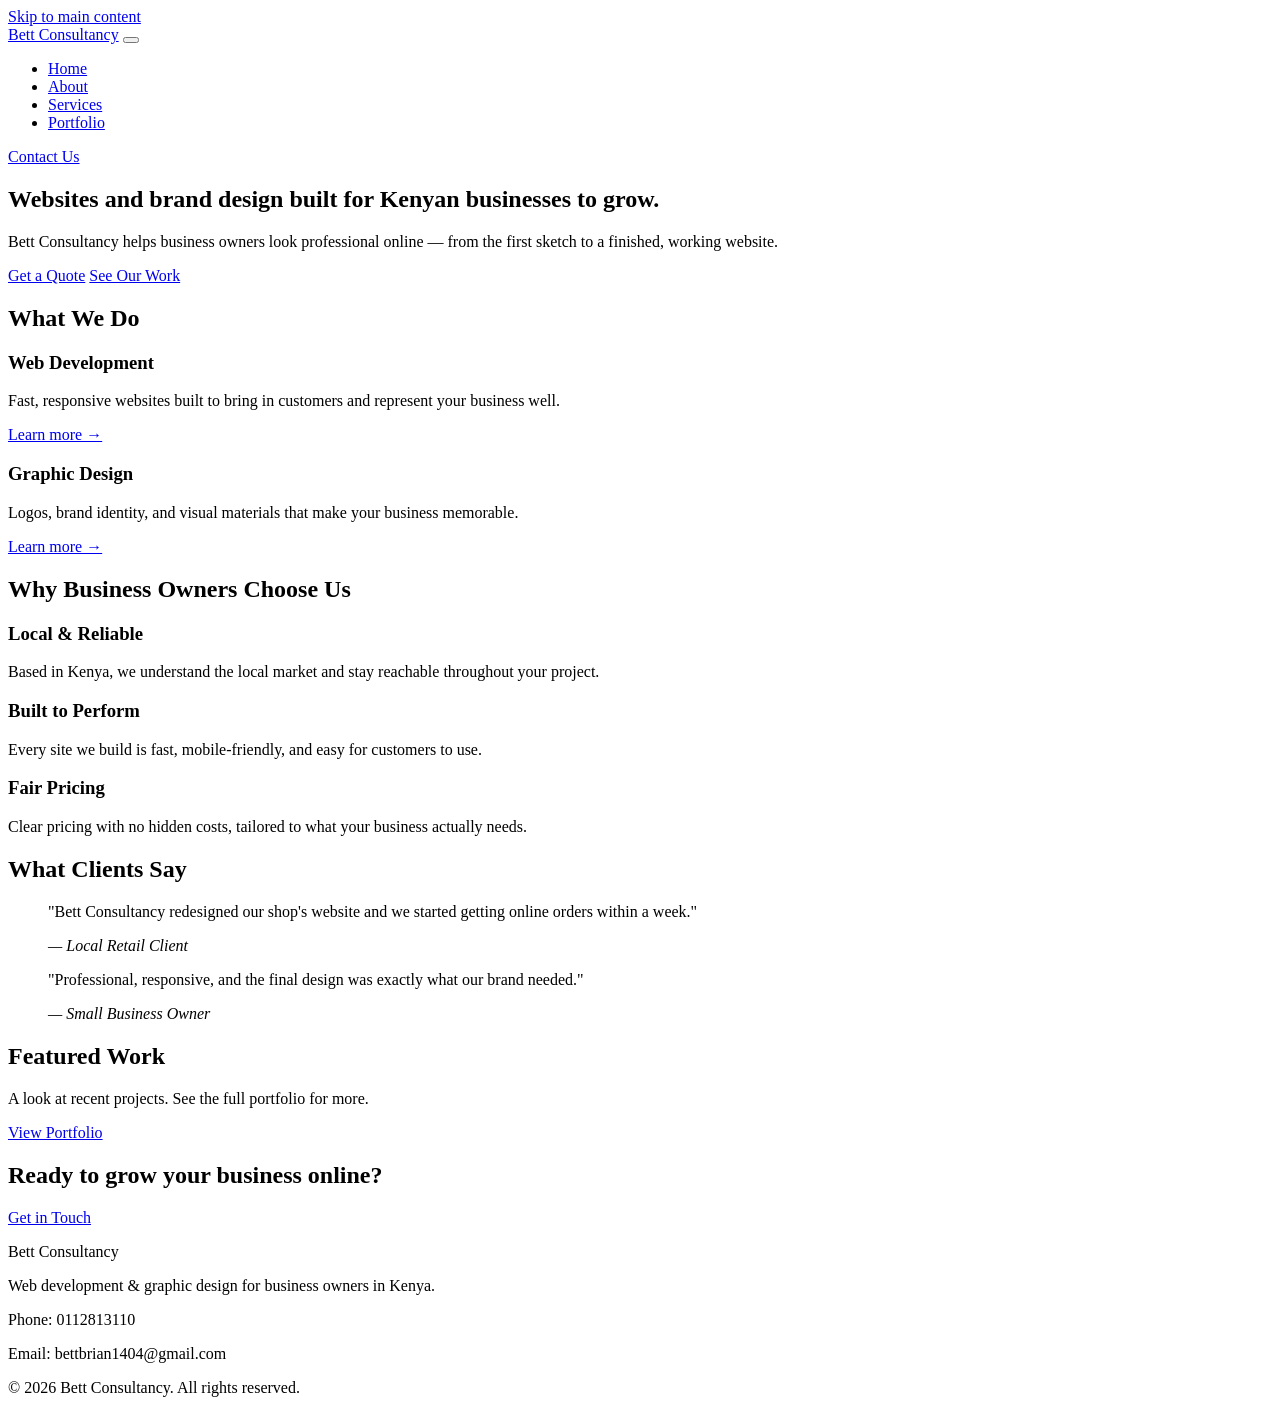
==== index.html @ b2bd0631 "Add files via upload" ====
<!DOCTYPE html>
<html lang="en">
<head>
  <meta charset="UTF-8">
  <meta name="viewport" content="width=device-width, initial-scale=1.0">
  <title>Bett Consultancy | Web Development & Graphic Design in Kenya</title>
  <meta name="description" content="Bett Consultancy builds websites and brand design for business owners in Kenya. Web development and graphic design, done right.">
  <meta property="og:title" content="Bett Consultancy | Web Development & Graphic Design in Kenya">
  <meta property="og:description" content="Websites and brand design built for Kenyan businesses to grow.">
  <meta property="og:type" content="website">
  <meta property="og:url" content="https://yourdomain.com/index.html">
  <link rel="icon" href="data:image/svg+xml,%3Csvg xmlns='http://www.w3.org/2000/svg' viewBox='0 0 64 64'%3E%3Crect width='64' height='64' rx='12' fill='%231B2A41'/%3E%3Ctext x='32' y='42' font-family='Poppins, sans-serif' font-weight='700' font-size='26' fill='%23D9A544' text-anchor='middle'%3EBC%3C/text%3E%3C/svg%3E" type="image/svg+xml">
  <link rel="preconnect" href="https://fonts.googleapis.com">
  <link href="https://fonts.googleapis.com/css2?family=Poppins:wght@600;700&family=Inter:wght@400;500;600&display=swap" rel="stylesheet">
  <link rel="stylesheet" href="css/style.css">
</head>
<body>
  <a href="#main" class="skip-link">Skip to main content</a>

  <header class="site-header">
    <div class="container header-inner">
      <a href="index.html" class="logo">Bett Consultancy</a>
      <button class="nav-toggle" id="navToggle" aria-label="Toggle navigation" aria-expanded="false">
        <span></span><span></span><span></span>
      </button>
      <nav class="main-nav" id="mainNav">
        <ul>
          <li><a href="index.html" class="active" aria-current="page">Home</a></li>
          <li><a href="about.html">About</a></li>
          <li><a href="services.html">Services</a></li>
          <li><a href="portfolio.html">Portfolio</a></li>
        </ul>
        <a href="contact.html" class="btn btn-primary">Contact Us</a>
      </nav>
    </div>
  </header>

  <main id="main">
    <!-- HERO -->
    <section class="hero">
      <div class="container hero-inner">
        <h1>Websites and brand design built for Kenyan businesses to grow.</h1>
        <p class="hero-sub">Bett Consultancy helps business owners look professional online — from the first sketch to a finished, working website.</p>
        <div class="hero-actions">
          <a href="contact.html" class="btn btn-primary">Get a Quote</a>
          <a href="portfolio.html" class="btn btn-outline">See Our Work</a>
        </div>
      </div>
    </section>

    <!-- SERVICES PREVIEW -->
    <section class="section services-preview">
      <div class="container">
        <h2>What We Do</h2>
        <div class="card-grid">
          <div class="card">
            <h3>Web Development</h3>
            <p>Fast, responsive websites built to bring in customers and represent your business well.</p>
            <a href="services.html">Learn more &rarr;</a>
          </div>
          <div class="card">
            <h3>Graphic Design</h3>
            <p>Logos, brand identity, and visual materials that make your business memorable.</p>
            <a href="services.html">Learn more &rarr;</a>
          </div>
        </div>
      </div>
    </section>

    <!-- WHY CHOOSE US -->
    <section class="section why-us">
      <div class="container">
        <h2>Why Business Owners Choose Us</h2>
        <div class="feature-grid">
          <div class="feature">
            <h3>Local & Reliable</h3>
            <p>Based in Kenya, we understand the local market and stay reachable throughout your project.</p>
          </div>
          <div class="feature">
            <h3>Built to Perform</h3>
            <p>Every site we build is fast, mobile-friendly, and easy for customers to use.</p>
          </div>
          <div class="feature">
            <h3>Fair Pricing</h3>
            <p>Clear pricing with no hidden costs, tailored to what your business actually needs.</p>
          </div>
        </div>
      </div>
    </section>

    <!-- TESTIMONIALS -->
    <section class="section testimonials">
      <div class="container">
        <h2>What Clients Say</h2>
        <div class="testimonial-grid">
          <blockquote class="testimonial">
            <p>"Bett Consultancy redesigned our shop's website and we started getting online orders within a week."</p>
            <cite>— Local Retail Client</cite>
          </blockquote>
          <blockquote class="testimonial">
            <p>"Professional, responsive, and the final design was exactly what our brand needed."</p>
            <cite>— Small Business Owner</cite>
          </blockquote>
        </div>
      </div>
    </section>

    <!-- FEATURED WORK -->
    <section class="section featured-work">
      <div class="container">
        <h2>Featured Work</h2>
        <p class="section-intro">A look at recent projects. See the full portfolio for more.</p>
        <a href="portfolio.html" class="btn btn-outline">View Portfolio</a>
      </div>
    </section>

    <!-- FINAL CTA -->
    <section class="cta-band">
      <div class="container">
        <h2>Ready to grow your business online?</h2>
        <a href="contact.html" class="btn btn-primary">Get in Touch</a>
      </div>
    </section>
  </main>

  <footer class="site-footer">
    <div class="container footer-inner">
      <div>
        <p class="logo">Bett Consultancy</p>
        <p>Web development &amp; graphic design for business owners in Kenya.</p>
      </div>
      <div class="footer-contact">
        <p>Phone: 0112813110</p>
        <p>Email: bettbrian1404@gmail.com</p>
      </div>
    </div>
    <p class="footer-bottom">&copy; 2026 Bett Consultancy. All rights reserved.</p>
  </footer>

  <script src="js/script.js" defer></script>
</body>
</html>
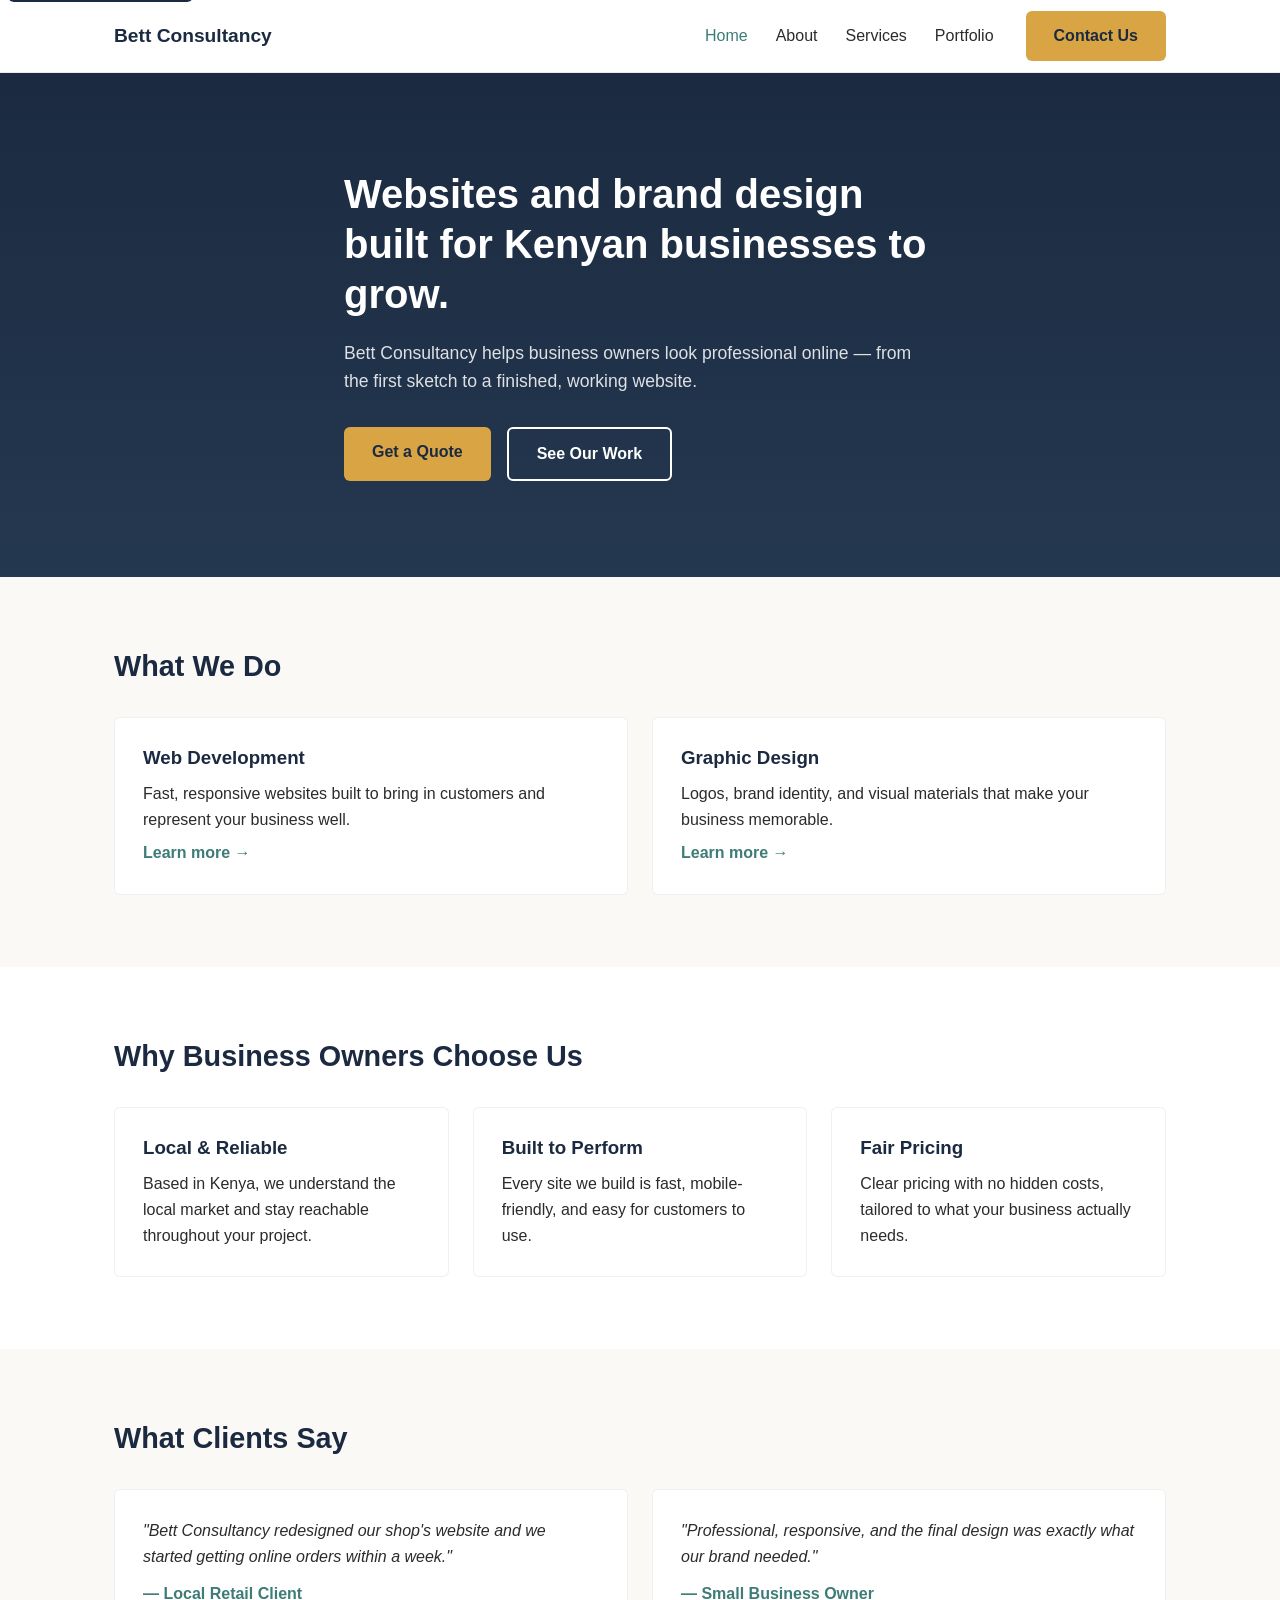
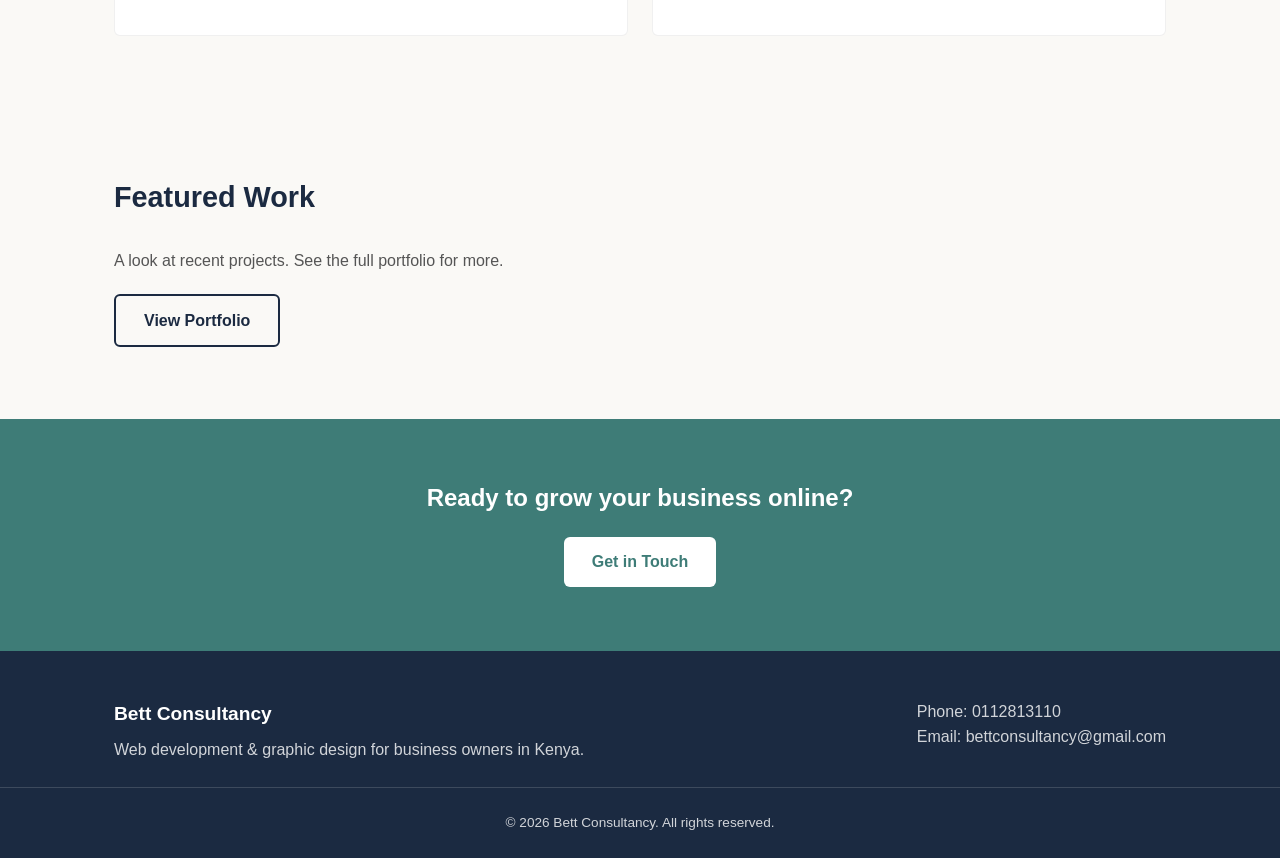
==== commit 208e8fb1: "Update index.html" ====
--- a/index.html
+++ b/index.html
@@ -131,7 +131,7 @@
       </div>
       <div class="footer-contact">
         <p>Phone: 0112813110</p>
-        <p>Email: bettbrian1404@gmail.com</p>
+        <p>Email: bettconsultancy@gmail.com</p>
       </div>
     </div>
     <p class="footer-bottom">&copy; 2026 Bett Consultancy. All rights reserved.</p>
--- a/css/style.css
+++ b/css/style.css
@@ -0,0 +1,527 @@
+/* ===== Design Tokens ===== */
+:root {
+  --color-navy: #1B2A41;
+  --color-gold: #D9A544;
+  --color-teal: #3E7C77;
+  --color-bg: #FAF9F6;
+  --color-text: #2B2B2B;
+  --color-white: #FFFFFF;
+
+  --font-heading: 'Poppins', sans-serif;
+  --font-body: 'Inter', sans-serif;
+
+  --max-width: 1100px;
+  --radius: 6px;
+}
+
+/* ===== Reset ===== */
+* { margin: 0; padding: 0; box-sizing: border-box; }
+
+body {
+  font-family: var(--font-body);
+  color: var(--color-text);
+  background: var(--color-bg);
+  line-height: 1.6;
+}
+
+h1, h2, h3 {
+  font-family: var(--font-heading);
+  color: var(--color-navy);
+  line-height: 1.25;
+}
+
+a { text-decoration: none; color: inherit; }
+
+/* ===== Accessibility: Skip Link ===== */
+.skip-link {
+  position: absolute;
+  top: -48px;
+  left: 8px;
+  background: var(--color-navy);
+  color: var(--color-white);
+  padding: 12px 20px;
+  border-radius: var(--radius);
+  z-index: 1000;
+  transition: top 0.15s ease;
+}
+.skip-link:focus { top: 8px; }
+
+ul { list-style: none; }
+img { max-width: 100%; display: block; }
+
+.container {
+  max-width: var(--max-width);
+  margin: 0 auto;
+  padding: 0 24px;
+}
+
+.section { padding: 72px 0; }
+.section h2 { font-size: 1.8rem; margin-bottom: 32px; }
+
+/* ===== Buttons ===== */
+.btn {
+  display: inline-block;
+  padding: 12px 28px;
+  border-radius: var(--radius);
+  font-weight: 600;
+  transition: transform 0.15s ease, box-shadow 0.15s ease;
+}
+.btn-primary {
+  background: var(--color-gold);
+  color: var(--color-navy);
+}
+.btn-primary:hover { transform: translateY(-2px); box-shadow: 0 4px 12px rgba(217,165,68,0.4); }
+
+.btn-outline {
+  border: 2px solid var(--color-navy);
+  color: var(--color-navy);
+}
+.btn-outline:hover { background: var(--color-navy); color: var(--color-white); }
+
+/* ===== Header / Nav ===== */
+.site-header {
+  background: var(--color-white);
+  border-bottom: 1px solid rgba(0,0,0,0.08);
+  position: sticky;
+  top: 0;
+  z-index: 100;
+}
+.header-inner {
+  display: flex;
+  align-items: center;
+  justify-content: space-between;
+  height: 72px;
+}
+.logo {
+  font-family: var(--font-heading);
+  font-weight: 700;
+  font-size: 1.2rem;
+  color: var(--color-navy);
+}
+.main-nav {
+  display: flex;
+  align-items: center;
+  gap: 32px;
+}
+.main-nav ul {
+  display: flex;
+  gap: 28px;
+}
+.main-nav a:not(.btn) {
+  font-weight: 500;
+  position: relative;
+}
+.main-nav a.active,
+.main-nav a:not(.btn):hover {
+  color: var(--color-teal);
+}
+
+.nav-toggle {
+  display: none;
+  flex-direction: column;
+  gap: 5px;
+  background: none;
+  border: none;
+  cursor: pointer;
+}
+.nav-toggle span {
+  width: 24px;
+  height: 2px;
+  background: var(--color-navy);
+}
+
+/* ===== Hero ===== */
+.hero {
+  background: linear-gradient(180deg, var(--color-navy) 0%, #24384f 100%);
+  color: var(--color-white);
+  padding: 96px 0;
+}
+.hero-inner { max-width: 640px; }
+.hero h1 {
+  color: var(--color-white);
+  font-size: 2.5rem;
+  margin-bottom: 20px;
+}
+.hero-sub {
+  font-size: 1.1rem;
+  color: rgba(255,255,255,0.85);
+  margin-bottom: 32px;
+}
+.hero-actions { display: flex; gap: 16px; flex-wrap: wrap; }
+.hero .btn-outline { border-color: var(--color-white); color: var(--color-white); }
+.hero .btn-outline:hover { background: var(--color-white); color: var(--color-navy); }
+
+/* ===== Grids ===== */
+.card-grid, .feature-grid, .testimonial-grid {
+  display: grid;
+  grid-template-columns: repeat(2, 1fr);
+  gap: 24px;
+}
+.feature-grid { grid-template-columns: repeat(3, 1fr); }
+
+.card, .feature, .testimonial {
+  background: var(--color-white);
+  padding: 28px;
+  border-radius: var(--radius);
+  border: 1px solid rgba(0,0,0,0.06);
+}
+.card h3, .feature h3 { margin-bottom: 12px; }
+.card a { color: var(--color-teal); font-weight: 600; display: inline-block; margin-top: 8px; }
+
+.testimonial p { font-style: italic; margin-bottom: 12px; }
+.testimonial cite { color: var(--color-teal); font-weight: 600; font-style: normal; }
+
+.why-us { background: var(--color-white); }
+
+.section-intro { margin-bottom: 20px; color: #555; }
+
+/* ===== CTA Band ===== */
+.cta-band {
+  background: var(--color-teal);
+  color: var(--color-white);
+  text-align: center;
+  padding: 64px 0;
+}
+.cta-band h2 { color: var(--color-white); margin-bottom: 24px; }
+.cta-band .btn-primary { background: var(--color-white); color: var(--color-teal); }
+
+/* ===== Footer ===== */
+.site-footer {
+  background: var(--color-navy);
+  color: rgba(255,255,255,0.8);
+  padding: 48px 0 24px;
+}
+.footer-inner {
+  display: flex;
+  justify-content: space-between;
+  flex-wrap: wrap;
+  gap: 24px;
+  margin-bottom: 24px;
+}
+.site-footer .logo { color: var(--color-white); margin-bottom: 8px; display: block; }
+.footer-bottom {
+  text-align: center;
+  font-size: 0.85rem;
+  padding-top: 24px;
+  border-top: 1px solid rgba(255,255,255,0.15);
+}
+
+/* ===== Inner Page Hero ===== */
+.page-hero {
+  background: var(--color-navy);
+  color: var(--color-white);
+  padding: 64px 0;
+}
+.page-hero h1 { color: var(--color-white); font-size: 2.1rem; margin-bottom: 12px; }
+.hero-sub-dark { color: rgba(255,255,255,0.85); max-width: 560px; }
+
+/* ===== About ===== */
+.about-story p { max-width: 720px; font-size: 1.05rem; }
+
+/* ===== Services ===== */
+.service-block {
+  display: flex;
+  justify-content: space-between;
+  gap: 32px;
+  padding: 32px 0;
+  border-bottom: 1px solid rgba(0,0,0,0.08);
+}
+.service-block:last-child { border-bottom: none; }
+.service-text { flex: 2; }
+.service-text h2 { margin-bottom: 12px; }
+.service-list { margin-top: 16px; }
+.service-list li {
+  padding-left: 22px;
+  position: relative;
+  margin-bottom: 8px;
+}
+.service-list li::before {
+  content: "";
+  position: absolute;
+  left: 0;
+  top: 10px;
+  width: 8px;
+  height: 8px;
+  background: var(--color-gold);
+  border-radius: 50%;
+}
+.service-price {
+  flex: 1;
+  background: var(--color-white);
+  border: 1px solid rgba(0,0,0,0.08);
+  border-radius: var(--radius);
+  padding: 24px;
+  text-align: center;
+  align-self: flex-start;
+}
+.price-label { color: #666; font-size: 0.9rem; }
+.price { font-family: var(--font-heading); font-size: 1.6rem; color: var(--color-navy); margin: 4px 0 16px; }
+
+/* ===== Portfolio ===== */
+.filter-bar { display: flex; gap: 12px; margin-bottom: 32px; flex-wrap: wrap; }
+.filter-btn {
+  padding: 8px 18px;
+  border-radius: 999px;
+  border: 1px solid rgba(0,0,0,0.15);
+  background: var(--color-white);
+  cursor: pointer;
+  font-weight: 500;
+  font-family: var(--font-body);
+}
+.filter-btn.active, .filter-btn:hover {
+  background: var(--color-navy);
+  color: var(--color-white);
+  border-color: var(--color-navy);
+}
+.portfolio-grid {
+  display: grid;
+  grid-template-columns: repeat(3, 1fr);
+  gap: 24px;
+}
+.portfolio-item {
+  background: var(--color-white);
+  border-radius: var(--radius);
+  border: 1px solid rgba(0,0,0,0.06);
+  overflow: hidden;
+}
+.portfolio-thumb {
+  background: var(--color-teal);
+  color: var(--color-white);
+  height: 140px;
+  display: flex;
+  align-items: center;
+  justify-content: center;
+  font-weight: 600;
+}
+.portfolio-item h3, .portfolio-item p { padding: 0 18px; }
+.portfolio-item h3 { margin-top: 16px; }
+.portfolio-item p { padding-bottom: 18px; color: #555; }
+.portfolio-item.hidden { display: none; }
+
+/* ===== Contact ===== */
+.contact-grid {
+  display: grid;
+  grid-template-columns: 1fr 1.3fr;
+  gap: 48px;
+}
+.contact-info p { margin-bottom: 10px; }
+.contact-info a { color: var(--color-teal); font-weight: 600; }
+.btn-whatsapp {
+  background: #25D366;
+  color: var(--color-white);
+  margin: 16px 0;
+}
+.social-links { display: flex; gap: 16px; margin-top: 20px; }
+.social-links a { font-weight: 600; color: var(--color-navy); }
+
+.contact-form { background: var(--color-white); padding: 28px; border-radius: var(--radius); border: 1px solid rgba(0,0,0,0.06); }
+.form-group { margin-bottom: 18px; }
+.form-group label { display: block; font-weight: 600; margin-bottom: 6px; }
+.form-group input, .form-group textarea {
+  width: 100%;
+  padding: 10px 12px;
+  border: 1px solid rgba(0,0,0,0.2);
+  border-radius: var(--radius);
+  font-family: var(--font-body);
+  font-size: 1rem;
+}
+.form-group input:focus, .form-group textarea:focus {
+  outline: 2px solid var(--color-teal);
+  outline-offset: 1px;
+}
+.form-group.invalid input, .form-group.invalid textarea { border-color: #c0392b; }
+.error-msg { color: #c0392b; font-size: 0.85rem; display: block; margin-top: 4px; min-height: 18px; }
+.form-status { margin-top: 12px; font-weight: 600; }
+
+/* ===== Inner Page Hero ===== */
+.page-hero {
+  background: var(--color-navy);
+  color: var(--color-white);
+  padding: 64px 0;
+}
+.page-hero h1 { color: var(--color-white); margin-bottom: 12px; }
+.hero-sub-dark { color: rgba(255,255,255,0.85); max-width: 560px; }
+
+.container.narrow { max-width: 700px; }
+
+/* ===== About page ===== */
+.mission-grid {
+  display: grid;
+  grid-template-columns: repeat(3, 1fr);
+  gap: 24px;
+}
+.team-grid {
+  display: grid;
+  grid-template-columns: repeat(2, 1fr);
+  gap: 24px;
+}
+.team-member {
+  background: var(--color-white);
+  border-radius: var(--radius);
+  border: 1px solid rgba(0,0,0,0.06);
+  padding: 24px;
+  text-align: center;
+}
+.team-photo {
+  width: 96px;
+  height: 96px;
+  border-radius: 50%;
+  background: linear-gradient(135deg, var(--color-teal), var(--color-navy));
+  color: var(--color-white);
+  display: flex;
+  align-items: center;
+  justify-content: center;
+  margin: 0 auto 16px;
+  font-size: 0.85rem;
+}
+.team-role { color: #666; font-size: 0.9rem; }
+
+/* ===== Services page ===== */
+.service-block {
+  display: grid;
+  grid-template-columns: 2fr 1fr;
+  gap: 32px;
+  background: var(--color-white);
+  padding: 32px;
+  border-radius: var(--radius);
+  border: 1px solid rgba(0,0,0,0.06);
+  margin-bottom: 24px;
+  align-items: center;
+}
+.service-list { margin-top: 16px; }
+.service-list li { padding: 4px 0; padding-left: 20px; position: relative; }
+.service-list li::before {
+  content: "✓";
+  position: absolute;
+  left: 0;
+  color: var(--color-teal);
+}
+.service-price {
+  text-align: center;
+  border-left: 1px solid rgba(0,0,0,0.08);
+  padding-left: 32px;
+}
+.price-label { font-size: 0.85rem; color: #777; }
+.price { font-family: var(--font-heading); font-size: 1.6rem; color: var(--color-navy); margin: 4px 0 16px; }
+
+/* ===== Portfolio page ===== */
+.filter-bar {
+  display: flex;
+  gap: 12px;
+  margin-bottom: 32px;
+  flex-wrap: wrap;
+}
+.filter-btn {
+  padding: 8px 18px;
+  border: 1px solid rgba(0,0,0,0.15);
+  background: var(--color-white);
+  border-radius: 999px;
+  cursor: pointer;
+  font-family: var(--font-body);
+  font-weight: 500;
+  transition: background 0.15s ease, color 0.15s ease;
+}
+.filter-btn:hover { border-color: var(--color-teal); }
+.filter-btn.active { background: var(--color-navy); color: var(--color-white); border-color: var(--color-navy); }
+
+.portfolio-grid {
+  display: grid;
+  grid-template-columns: repeat(3, 1fr);
+  gap: 24px;
+}
+.portfolio-item {
+  background: var(--color-white);
+  border-radius: var(--radius);
+  border: 1px solid rgba(0,0,0,0.06);
+  overflow: hidden;
+}
+.portfolio-item.hidden { display: none; }
+.portfolio-thumb {
+  height: 120px;
+  background: linear-gradient(135deg, var(--color-teal), var(--color-navy));
+  color: var(--color-white);
+  display: flex;
+  align-items: center;
+  justify-content: center;
+  font-family: var(--font-heading);
+  font-weight: 600;
+}
+.portfolio-item h3, .portfolio-item p { padding: 0 20px; }
+.portfolio-item h3 { margin-top: 16px; }
+.portfolio-item p { padding-bottom: 20px; color: #555; }
+
+/* ===== Contact page ===== */
+.contact-grid {
+  display: grid;
+  grid-template-columns: 1fr 1.3fr;
+  gap: 48px;
+}
+.contact-info p { margin-bottom: 12px; }
+.contact-info a { color: var(--color-teal); font-weight: 600; }
+.btn-whatsapp {
+  display: inline-block;
+  margin: 16px 0;
+  background: #25D366;
+  color: var(--color-white);
+  padding: 12px 24px;
+  border-radius: var(--radius);
+  font-weight: 600;
+}
+.social-links { display: flex; gap: 16px; margin-top: 12px; }
+.social-links a { font-weight: 600; color: var(--color-navy); }
+
+.contact-form { background: var(--color-white); padding: 32px; border-radius: var(--radius); border: 1px solid rgba(0,0,0,0.06); }
+.form-group { margin-bottom: 20px; }
+.form-group label { display: block; font-weight: 600; margin-bottom: 6px; }
+.form-group input, .form-group textarea {
+  width: 100%;
+  padding: 10px 12px;
+  border: 1px solid rgba(0,0,0,0.2);
+  border-radius: var(--radius);
+  font-family: var(--font-body);
+  font-size: 1rem;
+}
+.form-group input:focus, .form-group textarea:focus {
+  outline: 2px solid var(--color-teal);
+  outline-offset: 1px;
+}
+.form-group.invalid input, .form-group.invalid textarea { border-color: #C0392B; }
+.error-msg { display: block; color: #C0392B; font-size: 0.85rem; margin-top: 4px; min-height: 1em; }
+.form-status { margin-top: 12px; font-weight: 600; }
+.form-status.success { color: var(--color-teal); }
+.form-status.error { color: #C0392B; }
+
+/* ===== Responsive: Tablet ===== */
+@media (max-width: 1024px) and (min-width: 769px) {
+  .card-grid, .feature-grid, .mission-grid, .portfolio-grid {
+    grid-template-columns: repeat(2, 1fr);
+  }
+}
+
+/* ===== Responsive: Mobile ===== */
+@media (max-width: 768px) {
+  .nav-toggle { display: flex; }
+  .main-nav {
+    display: none;
+    position: absolute;
+    top: 72px;
+    left: 0;
+    right: 0;
+    background: var(--color-white);
+    flex-direction: column;
+    align-items: flex-start;
+    padding: 24px;
+    border-bottom: 1px solid rgba(0,0,0,0.08);
+  }
+  .main-nav.open { display: flex; }
+  .main-nav ul { flex-direction: column; gap: 16px; }
+
+  .card-grid, .feature-grid, .testimonial-grid,
+  .mission-grid, .portfolio-grid, .contact-grid, .team-grid {
+    grid-template-columns: 1fr;
+  }
+  .hero h1 { font-size: 1.9rem; }
+
+  .service-block { grid-template-columns: 1fr; }
+  .service-price { border-left: none; border-top: 1px solid rgba(0,0,0,0.08); padding-left: 0; padding-top: 20px; }
+}
